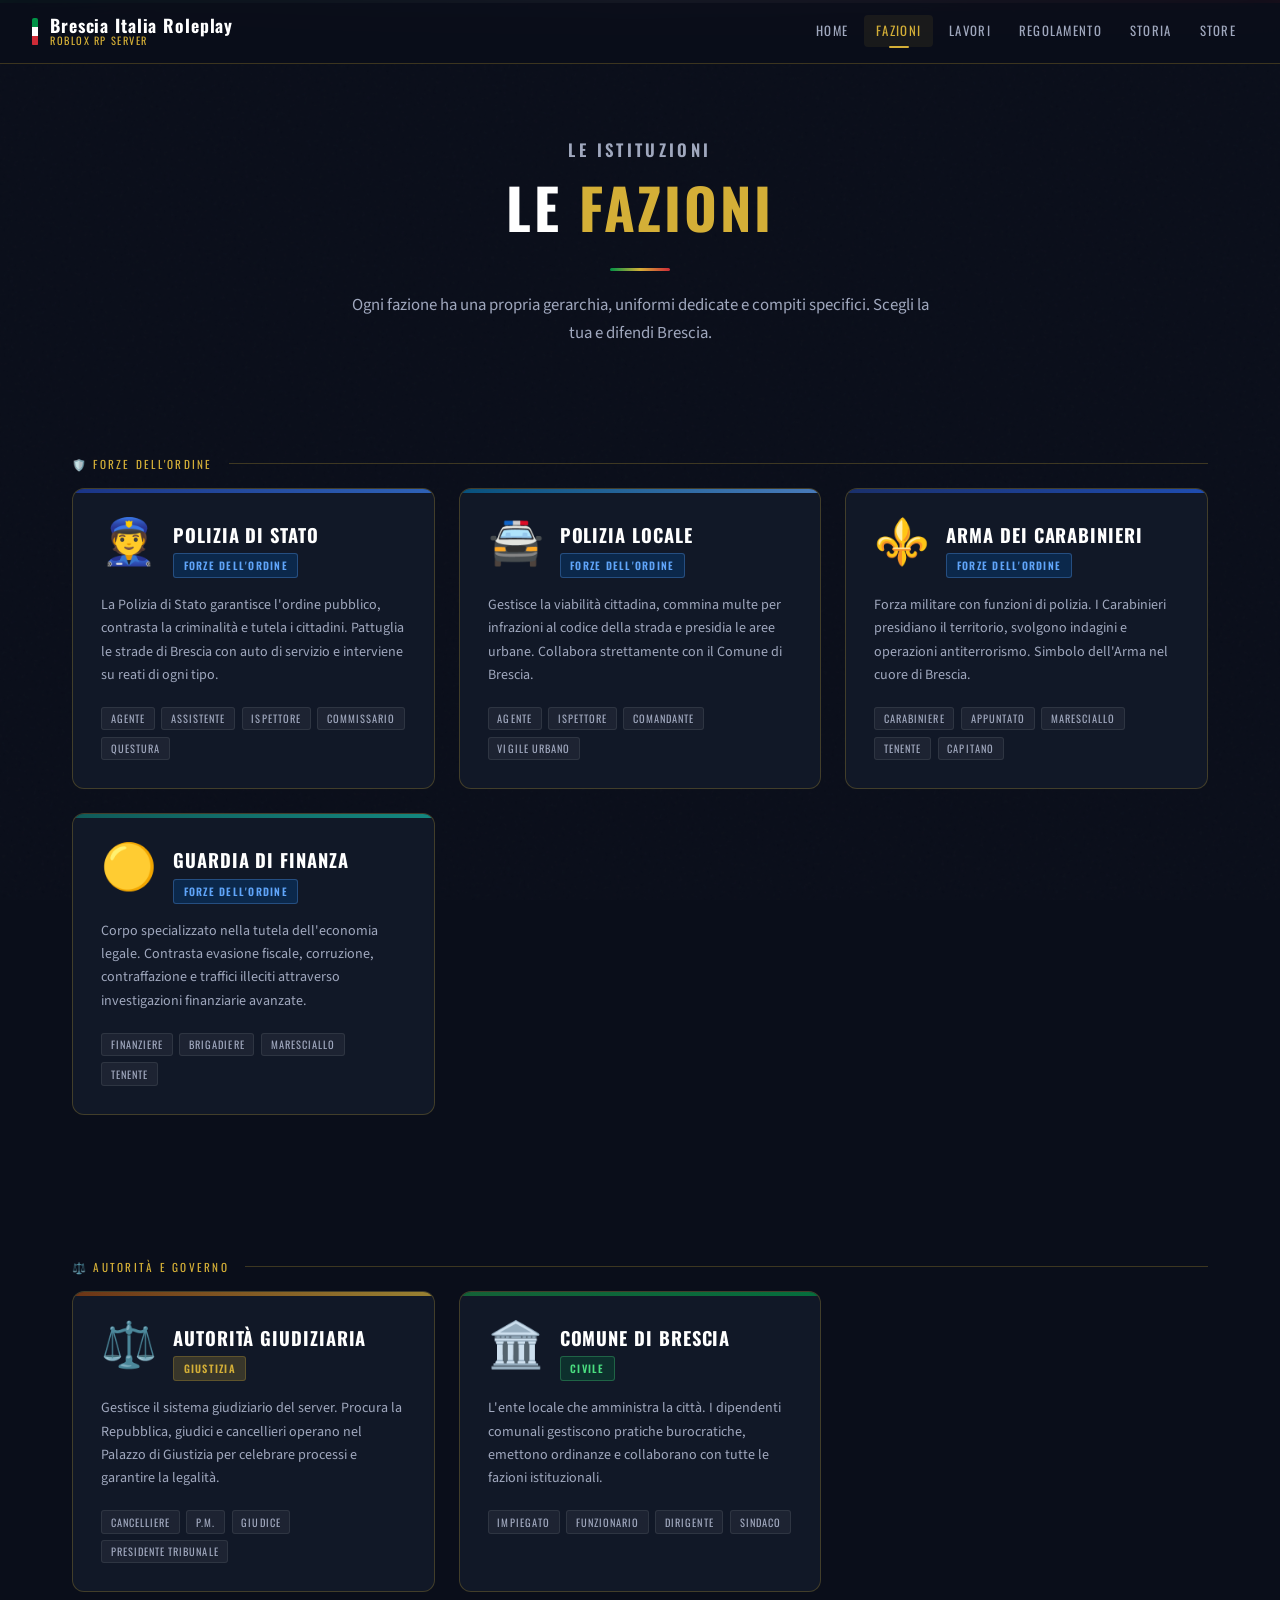
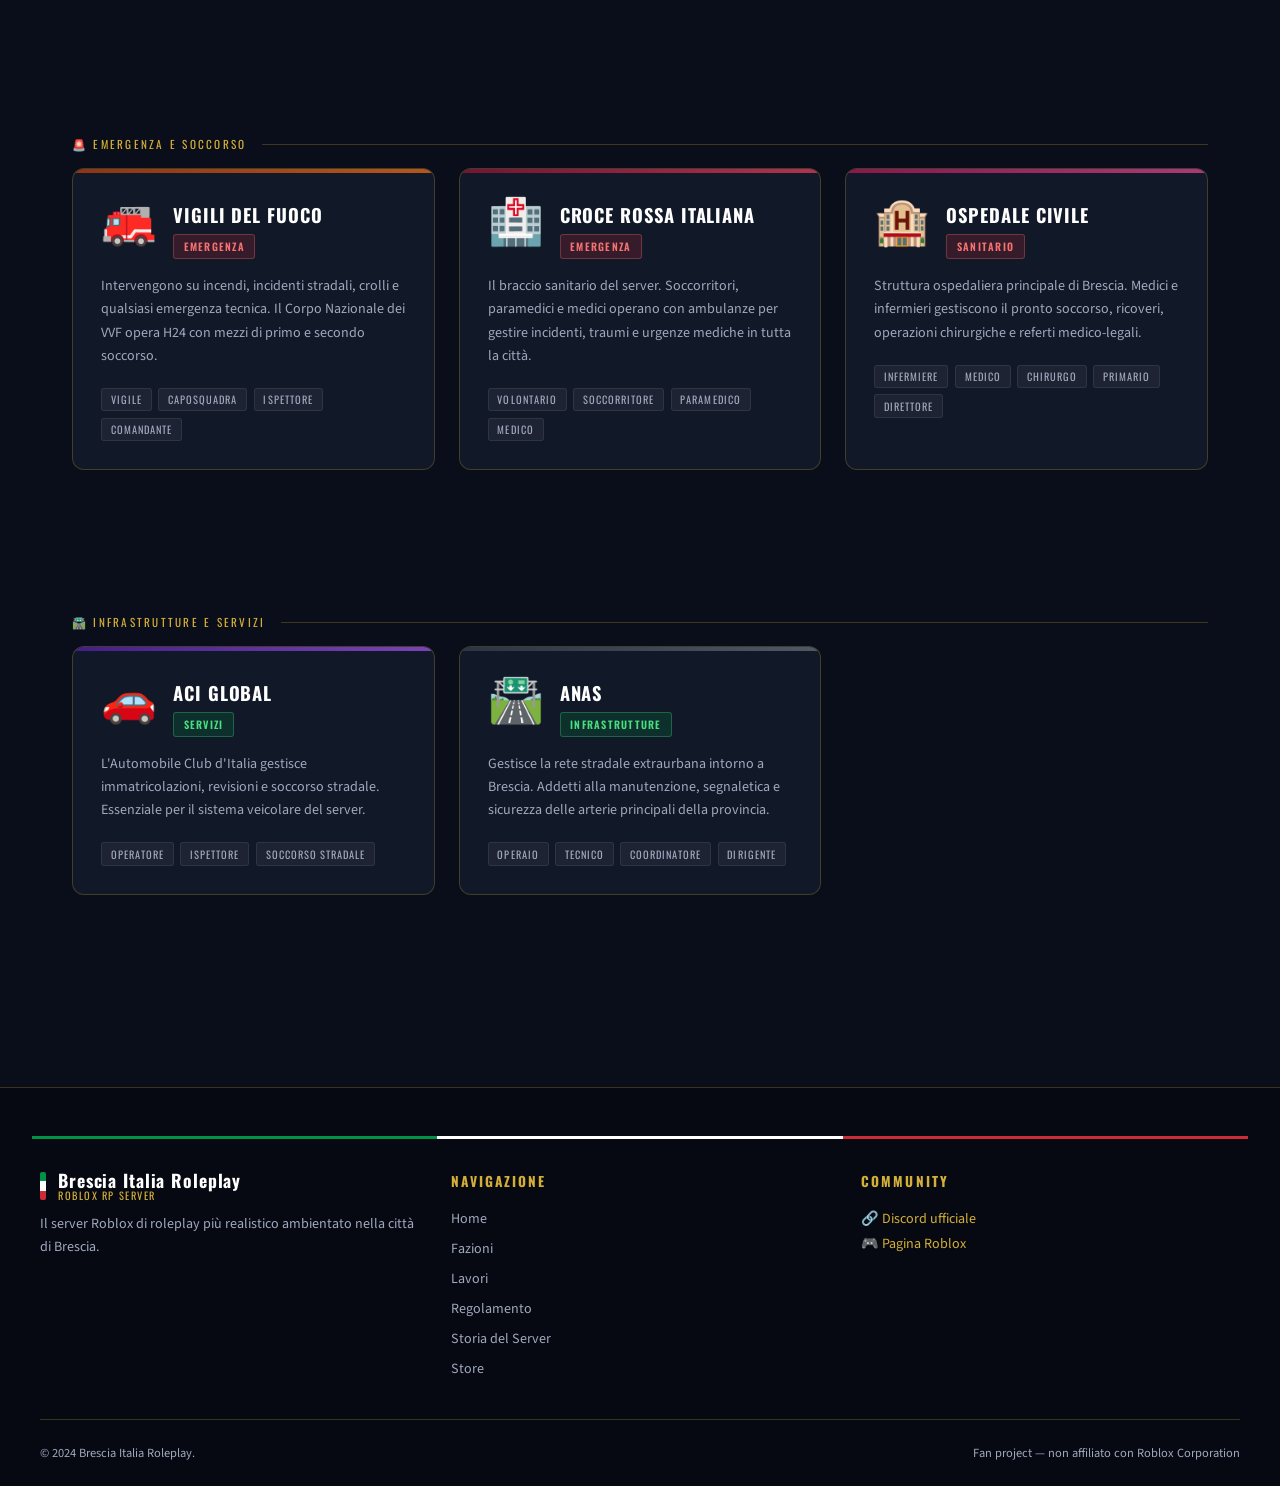
==== fazioni.html @ 17cb6a25 "prova" ====
<!DOCTYPE html>
<html lang="it">
<head>
  <meta charset="UTF-8" />
  <meta name="viewport" content="width=device-width, initial-scale=1.0" />
  <title>Fazioni — Brescia Italia Roleplay</title>
  <link rel="stylesheet" href="style.css" />
  <style>
    .fazioni-grid {
      display: grid;
      grid-template-columns: repeat(auto-fill, minmax(320px, 1fr));
      gap: 1.5rem;
      padding: 3rem 0 6rem;
    }
    .fazione-card {
      background: var(--blu-card);
      border: 1px solid var(--bordo);
      border-radius: 12px;
      overflow: hidden;
      transition: all 0.3s;
      position: relative;
    }
    .fazione-card:hover {
      transform: translateY(-5px);
      box-shadow: 0 16px 50px rgba(0,0,0,0.5);
    }
    .fazione-card:hover .fazione-stripe { opacity: 1; }
    .fazione-stripe {
      height: 4px; width: 100%;
      opacity: 0.7;
      transition: opacity 0.3s;
    }
    .fazione-body { padding: 1.75rem; }
    .fazione-header {
      display: flex; align-items: flex-start; gap: 1rem;
      margin-bottom: 1rem;
    }
    .fazione-icon {
      font-size: 2.8rem; line-height: 1;
      flex-shrink: 0;
    }
    .fazione-info h3 {
      font-family: 'Oswald', sans-serif;
      font-size: 1.15rem; font-weight: 700;
      text-transform: uppercase; letter-spacing: 0.05em;
      color: var(--bianco); margin-bottom: 0.35rem;
    }
    .fazione-info p {
      font-size: 0.82rem;
      color: var(--testo-soft);
      line-height: 1.5;
    }
    .fazione-desc {
      font-size: 0.88rem;
      color: var(--testo-soft);
      line-height: 1.65;
      margin-bottom: 1.25rem;
    }
    .fazione-ruoli {
      display: flex; flex-wrap: wrap; gap: 0.4rem;
    }
    .ruolo-tag {
      display: inline-block;
      padding: 0.2rem 0.55rem;
      font-family: 'Oswald', sans-serif;
      font-size: 0.65rem; letter-spacing: 0.1em; text-transform: uppercase;
      border-radius: 3px;
      background: rgba(255,255,255,0.05);
      color: var(--testo-soft);
      border: 1px solid rgba(255,255,255,0.08);
    }
    .categoria-label {
      font-family: 'Oswald', sans-serif;
      font-size: 0.7rem; letter-spacing: 0.2em; text-transform: uppercase;
      color: var(--oro); margin: 3rem 0 1rem;
      display: flex; align-items: center; gap: 1rem;
    }
    .categoria-label::after { content: ''; flex: 1; height: 1px; background: var(--bordo); }
  </style>
</head>
<body>

<nav>
  <a href="index.html" class="nav-logo">
    <div class="tricolore"><span></span><span></span><span></span></div>
    <div class="nav-logo-text">Brescia Italia Roleplay<span>Roblox RP Server</span></div>
  </a>
  <ul class="nav-links" id="navLinks">
    <li><a href="index.html">Home</a></li>
    <li><a href="fazioni.html">Fazioni</a></li>
    <li><a href="lavori.html">Lavori</a></li>
    <li><a href="regolamento.html">Regolamento</a></li>
    <li><a href="storia.html">Storia</a></li>
    <li><a href="store.html">Store</a></li>
  </ul>
  <button class="hamburger" id="hamburger"><span></span><span></span><span></span></button>
</nav>

<div class="page-hero">
  <p class="section-label">Le Istituzioni</p>
  <h1>Le <em>Fazioni</em></h1>
  <div class="divider"></div>
  <p>Ogni fazione ha una propria gerarchia, uniformi dedicate e compiti specifici. Scegli la tua e difendi Brescia.</p>
</div>

<div class="container">

  <!-- FORZE DELL'ORDINE -->
  <div class="categoria-label">🛡️ Forze dell'Ordine</div>
  <div class="fazioni-grid" style="padding-top:0">

    <div class="fazione-card">
      <div class="fazione-stripe" style="background:linear-gradient(90deg,#1e40af,#3b82f6)"></div>
      <div class="fazione-body">
        <div class="fazione-header">
          <div class="fazione-icon">👮</div>
          <div class="fazione-info">
            <h3>Polizia di Stato</h3>
            <span class="badge badge-forze">Forze dell'Ordine</span>
          </div>
        </div>
        <p class="fazione-desc">La Polizia di Stato garantisce l'ordine pubblico, contrasta la criminalità e tutela i cittadini. Pattuglia le strade di Brescia con auto di servizio e interviene su reati di ogni tipo.</p>
        <div class="fazione-ruoli">
          <span class="ruolo-tag">Agente</span>
          <span class="ruolo-tag">Assistente</span>
          <span class="ruolo-tag">Ispettore</span>
          <span class="ruolo-tag">Commissario</span>
          <span class="ruolo-tag">Questura</span>
        </div>
      </div>
    </div>

    <div class="fazione-card">
      <div class="fazione-stripe" style="background:linear-gradient(90deg,#0369a1,#60a5fa)"></div>
      <div class="fazione-body">
        <div class="fazione-header">
          <div class="fazione-icon">🚔</div>
          <div class="fazione-info">
            <h3>Polizia Locale</h3>
            <span class="badge badge-forze">Forze dell'Ordine</span>
          </div>
        </div>
        <p class="fazione-desc">Gestisce la viabilità cittadina, commina multe per infrazioni al codice della strada e presidia le aree urbane. Collabora strettamente con il Comune di Brescia.</p>
        <div class="fazione-ruoli">
          <span class="ruolo-tag">Agente</span>
          <span class="ruolo-tag">Ispettore</span>
          <span class="ruolo-tag">Comandante</span>
          <span class="ruolo-tag">Vigile Urbano</span>
        </div>
      </div>
    </div>

    <div class="fazione-card">
      <div class="fazione-stripe" style="background:linear-gradient(90deg,#1e3a8a,#2563eb)"></div>
      <div class="fazione-body">
        <div class="fazione-header">
          <div class="fazione-icon">⚜️</div>
          <div class="fazione-info">
            <h3>Arma dei Carabinieri</h3>
            <span class="badge badge-forze">Forze dell'Ordine</span>
          </div>
        </div>
        <p class="fazione-desc">Forza militare con funzioni di polizia. I Carabinieri presidiano il territorio, svolgono indagini e operazioni antiterrorismo. Simbolo dell'Arma nel cuore di Brescia.</p>
        <div class="fazione-ruoli">
          <span class="ruolo-tag">Carabiniere</span>
          <span class="ruolo-tag">Appuntato</span>
          <span class="ruolo-tag">Maresciallo</span>
          <span class="ruolo-tag">Tenente</span>
          <span class="ruolo-tag">Capitano</span>
        </div>
      </div>
    </div>

    <div class="fazione-card">
      <div class="fazione-stripe" style="background:linear-gradient(90deg,#0f766e,#14b8a6)"></div>
      <div class="fazione-body">
        <div class="fazione-header">
          <div class="fazione-icon">🟡</div>
          <div class="fazione-info">
            <h3>Guardia di Finanza</h3>
            <span class="badge badge-forze">Forze dell'Ordine</span>
          </div>
        </div>
        <p class="fazione-desc">Corpo specializzato nella tutela dell'economia legale. Contrasta evasione fiscale, corruzione, contraffazione e traffici illeciti attraverso investigazioni finanziarie avanzate.</p>
        <div class="fazione-ruoli">
          <span class="ruolo-tag">Finanziere</span>
          <span class="ruolo-tag">Brigadiere</span>
          <span class="ruolo-tag">Maresciallo</span>
          <span class="ruolo-tag">Tenente</span>
        </div>
      </div>
    </div>

  </div>

  <!-- AUTORITÀ -->
  <div class="categoria-label">⚖️ Autorità e Governo</div>
  <div class="fazioni-grid" style="padding-top:0">

    <div class="fazione-card">
      <div class="fazione-stripe" style="background:linear-gradient(90deg,#92400e,var(--oro))"></div>
      <div class="fazione-body">
        <div class="fazione-header">
          <div class="fazione-icon">⚖️</div>
          <div class="fazione-info">
            <h3>Autorità Giudiziaria</h3>
            <span class="badge badge-giudiziaria">Giustizia</span>
          </div>
        </div>
        <p class="fazione-desc">Gestisce il sistema giudiziario del server. Procura la Repubblica, giudici e cancellieri operano nel Palazzo di Giustizia per celebrare processi e garantire la legalità.</p>
        <div class="fazione-ruoli">
          <span class="ruolo-tag">Cancelliere</span>
          <span class="ruolo-tag">P.M.</span>
          <span class="ruolo-tag">Giudice</span>
          <span class="ruolo-tag">Presidente Tribunale</span>
        </div>
      </div>
    </div>

    <div class="fazione-card">
      <div class="fazione-stripe" style="background:linear-gradient(90deg,#15803d,var(--verde))"></div>
      <div class="fazione-body">
        <div class="fazione-header">
          <div class="fazione-icon">🏛️</div>
          <div class="fazione-info">
            <h3>Comune di Brescia</h3>
            <span class="badge badge-civil">Civile</span>
          </div>
        </div>
        <p class="fazione-desc">L'ente locale che amministra la città. I dipendenti comunali gestiscono pratiche burocratiche, emettono ordinanze e collaborano con tutte le fazioni istituzionali.</p>
        <div class="fazione-ruoli">
          <span class="ruolo-tag">Impiegato</span>
          <span class="ruolo-tag">Funzionario</span>
          <span class="ruolo-tag">Dirigente</span>
          <span class="ruolo-tag">Sindaco</span>
        </div>
      </div>
    </div>

  </div>

  <!-- EMERGENZE -->
  <div class="categoria-label">🚨 Emergenza e Soccorso</div>
  <div class="fazioni-grid" style="padding-top:0">

    <div class="fazione-card">
      <div class="fazione-stripe" style="background:linear-gradient(90deg,#c2410c,#f97316)"></div>
      <div class="fazione-body">
        <div class="fazione-header">
          <div class="fazione-icon">🚒</div>
          <div class="fazione-info">
            <h3>Vigili del Fuoco</h3>
            <span class="badge badge-emergency">Emergenza</span>
          </div>
        </div>
        <p class="fazione-desc">Intervengono su incendi, incidenti stradali, crolli e qualsiasi emergenza tecnica. Il Corpo Nazionale dei VVF opera H24 con mezzi di primo e secondo soccorso.</p>
        <div class="fazione-ruoli">
          <span class="ruolo-tag">Vigile</span>
          <span class="ruolo-tag">Caposquadra</span>
          <span class="ruolo-tag">Ispettore</span>
          <span class="ruolo-tag">Comandante</span>
        </div>
      </div>
    </div>

    <div class="fazione-card">
      <div class="fazione-stripe" style="background:linear-gradient(90deg,#9f1239,#f43f5e)"></div>
      <div class="fazione-body">
        <div class="fazione-header">
          <div class="fazione-icon">🏥</div>
          <div class="fazione-info">
            <h3>Croce Rossa Italiana</h3>
            <span class="badge badge-emergency">Emergenza</span>
          </div>
        </div>
        <p class="fazione-desc">Il braccio sanitario del server. Soccorritori, paramedici e medici operano con ambulanze per gestire incidenti, traumi e urgenze mediche in tutta la città.</p>
        <div class="fazione-ruoli">
          <span class="ruolo-tag">Volontario</span>
          <span class="ruolo-tag">Soccorritore</span>
          <span class="ruolo-tag">Paramedico</span>
          <span class="ruolo-tag">Medico</span>
        </div>
      </div>
    </div>

    <div class="fazione-card">
      <div class="fazione-stripe" style="background:linear-gradient(90deg,#be185d,#ec4899)"></div>
      <div class="fazione-body">
        <div class="fazione-header">
          <div class="fazione-icon">🏨</div>
          <div class="fazione-info">
            <h3>Ospedale Civile</h3>
            <span class="badge badge-emergency">Sanitario</span>
          </div>
        </div>
        <p class="fazione-desc">Struttura ospedaliera principale di Brescia. Medici e infermieri gestiscono il pronto soccorso, ricoveri, operazioni chirurgiche e referti medico-legali.</p>
        <div class="fazione-ruoli">
          <span class="ruolo-tag">Infermiere</span>
          <span class="ruolo-tag">Medico</span>
          <span class="ruolo-tag">Chirurgo</span>
          <span class="ruolo-tag">Primario</span>
          <span class="ruolo-tag">Direttore</span>
        </div>
      </div>
    </div>

  </div>

  <!-- INFRASTRUTTURE -->
  <div class="categoria-label">🛣️ Infrastrutture e Servizi</div>
  <div class="fazioni-grid" style="padding-top:0; padding-bottom:6rem">

    <div class="fazione-card">
      <div class="fazione-stripe" style="background:linear-gradient(90deg,#5b21b6,#a855f7)"></div>
      <div class="fazione-body">
        <div class="fazione-header">
          <div class="fazione-icon">🚗</div>
          <div class="fazione-info">
            <h3>ACI Global</h3>
            <span class="badge badge-civil">Servizi</span>
          </div>
        </div>
        <p class="fazione-desc">L'Automobile Club d'Italia gestisce immatricolazioni, revisioni e soccorso stradale. Essenziale per il sistema veicolare del server.</p>
        <div class="fazione-ruoli">
          <span class="ruolo-tag">Operatore</span>
          <span class="ruolo-tag">Ispettore</span>
          <span class="ruolo-tag">Soccorso Stradale</span>
        </div>
      </div>
    </div>

    <div class="fazione-card">
      <div class="fazione-stripe" style="background:linear-gradient(90deg,#374151,#6b7280)"></div>
      <div class="fazione-body">
        <div class="fazione-header">
          <div class="fazione-icon">🛣️</div>
          <div class="fazione-info">
            <h3>ANAS</h3>
            <span class="badge badge-civil">Infrastrutture</span>
          </div>
        </div>
        <p class="fazione-desc">Gestisce la rete stradale extraurbana intorno a Brescia. Addetti alla manutenzione, segnaletica e sicurezza delle arterie principali della provincia.</p>
        <div class="fazione-ruoli">
          <span class="ruolo-tag">Operaio</span>
          <span class="ruolo-tag">Tecnico</span>
          <span class="ruolo-tag">Coordinatore</span>
          <span class="ruolo-tag">Dirigente</span>
        </div>
      </div>
    </div>

  </div>

</div>

<!-- FOOTER -->
<footer>
  <div class="tricolore-bar"></div>
  <div class="footer-inner">
    <div class="footer-brand">
      <div class="nav-logo" style="margin-bottom:0.75rem">
        <div class="tricolore"><span></span><span></span><span></span></div>
        <div class="nav-logo-text">Brescia Italia Roleplay<span>Roblox RP Server</span></div>
      </div>
      <p>Il server Roblox di roleplay più realistico ambientato nella città di Brescia.</p>
    </div>
    <div class="footer-links">
      <h4>Navigazione</h4>
      <ul>
        <li><a href="index.html">Home</a></li>
        <li><a href="fazioni.html">Fazioni</a></li>
        <li><a href="lavori.html">Lavori</a></li>
        <li><a href="regolamento.html">Regolamento</a></li>
        <li><a href="storia.html">Storia del Server</a></li>
        <li><a href="store.html">Store</a></li>
      </ul>
    </div>
    <div class="footer-contact">
      <h4>Community</h4>
      <p>🔗 <a href="https://discord.gg/INVITE_CODE" target="_blank">Discord ufficiale</a><br>
      🎮 <a href="https://www.roblox.com/games/GAME_ID" target="_blank">Pagina Roblox</a></p>
    </div>
  </div>
  <div class="footer-bottom">
    <span>© 2024 Brescia Italia Roleplay.</span>
    <span>Fan project — non affiliato con Roblox Corporation</span>
  </div>
</footer>

<script src="main.js"></script>
</body>
</html>
---- style.css ----
@import url('https://fonts.googleapis.com/css2?family=Oswald:wght@300;400;600;700&family=Source+Sans+3:ital,wght@0,300;0,400;0,600;1,300&display=swap');

:root {
  --verde: #009246;
  --bianco: #ffffff;
  --rosso: #CE2B37;
  --oro: #D4AF37;
  --blu-scuro: #0A0E1A;
  --blu-medio: #0F1628;
  --blu-card: #111827;
  --testo: #e8eaf0;
  --testo-soft: #a0a8be;
  --bordo: rgba(212,175,55,0.25);
  --glow-verde: rgba(0,146,70,0.4);
  --glow-rosso: rgba(206,43,55,0.4);
}

*, *::before, *::after { margin: 0; padding: 0; box-sizing: border-box; }

html { scroll-behavior: smooth; }

body {
  font-family: 'Source Sans 3', sans-serif;
  background-color: var(--blu-scuro);
  color: var(--testo);
  min-height: 100vh;
  overflow-x: hidden;
}

/* ─── NOISE OVERLAY ─────────────────────────── */
body::before {
  content: '';
  position: fixed; inset: 0;
  background-image: url("data:image/svg+xml,%3Csvg viewBox='0 0 256 256' xmlns='http://www.w3.org/2000/svg'%3E%3Cfilter id='n'%3E%3CfeTurbulence type='fractalNoise' baseFrequency='0.9' numOctaves='4' stitchTiles='stitch'/%3E%3C/filter%3E%3Crect width='100%25' height='100%25' filter='url(%23n)' opacity='0.04'/%3E%3C/svg%3E");
  pointer-events: none; z-index: 0; opacity: 0.5;
}

/* ─── NAVBAR ─────────────────────────────────── */
nav {
  position: fixed; top: 0; left: 0; right: 0; z-index: 100;
  background: rgba(10,14,26,0.92);
  backdrop-filter: blur(16px);
  border-bottom: 1px solid var(--bordo);
  padding: 0 2rem;
  height: 64px;
  display: flex; align-items: center; justify-content: space-between;
}

.nav-logo {
  display: flex; align-items: center; gap: 0.75rem;
  text-decoration: none;
}

.nav-logo .tricolore {
  display: flex; height: 28px; width: 6px; border-radius: 2px; overflow: hidden; flex-direction: column;
}
.nav-logo .tricolore span { flex: 1; }
.nav-logo .tricolore span:nth-child(1) { background: var(--verde); }
.nav-logo .tricolore span:nth-child(2) { background: var(--bianco); }
.nav-logo .tricolore span:nth-child(3) { background: var(--rosso); }

.nav-logo-text {
  font-family: 'Oswald', sans-serif;
  font-weight: 700; font-size: 1.1rem; letter-spacing: 0.05em;
  color: var(--bianco);
  line-height: 1.1;
}
.nav-logo-text span { color: var(--oro); display: block; font-size: 0.65rem; font-weight: 400; letter-spacing: 0.15em; text-transform: uppercase; }

.nav-links {
  display: flex; gap: 0.25rem; list-style: none;
}
.nav-links a {
  font-family: 'Oswald', sans-serif; font-size: 0.8rem; font-weight: 400;
  letter-spacing: 0.1em; text-transform: uppercase;
  color: var(--testo-soft); text-decoration: none;
  padding: 0.4rem 0.75rem; border-radius: 4px;
  transition: color 0.2s, background 0.2s;
  position: relative;
}
.nav-links a:hover, .nav-links a.active {
  color: var(--oro);
  background: rgba(212,175,55,0.08);
}
.nav-links a.active::after {
  content: '';
  position: absolute; bottom: -1px; left: 50%; transform: translateX(-50%);
  width: 20px; height: 2px; background: var(--oro); border-radius: 1px;
}

.hamburger { display: none; flex-direction: column; gap: 5px; cursor: pointer; padding: 4px; }
.hamburger span { display: block; width: 24px; height: 2px; background: var(--testo); border-radius: 2px; transition: all 0.3s; }

/* ─── HERO GENERICO ──────────────────────────── */
.page-hero {
  padding: 120px 2rem 60px;
  text-align: center;
  position: relative;
}
.page-hero::before {
  content: '';
  position: absolute; top: 0; left: 0; right: 0; height: 3px;
  background: linear-gradient(90deg, var(--verde), var(--bianco), var(--rosso));
}
.page-hero h1 {
  font-family: 'Oswald', sans-serif; font-size: clamp(2.2rem, 5vw, 3.5rem);
  font-weight: 700; letter-spacing: 0.05em; text-transform: uppercase;
  color: var(--bianco);
}
.page-hero h1 em { font-style: normal; color: var(--oro); }
.page-hero p {
  max-width: 600px; margin: 1rem auto 0;
  color: var(--testo-soft); font-size: 1.05rem; line-height: 1.7;
}
.divider {
  width: 60px; height: 3px; margin: 1.25rem auto;
  background: linear-gradient(90deg, var(--verde), var(--oro), var(--rosso));
  border-radius: 2px;
}

/* ─── CONTAINER ──────────────────────────────── */
.container {
  max-width: 1200px; margin: 0 auto; padding: 0 2rem;
}

/* ─── BUTTONS ────────────────────────────────── */
.btn {
  display: inline-flex; align-items: center; gap: 0.5rem;
  font-family: 'Oswald', sans-serif; font-size: 0.9rem;
  font-weight: 600; letter-spacing: 0.1em; text-transform: uppercase;
  text-decoration: none; padding: 0.75rem 1.75rem;
  border-radius: 6px; border: none; cursor: pointer;
  transition: all 0.25s; position: relative; overflow: hidden;
}
.btn::before {
  content: ''; position: absolute; inset: 0;
  background: rgba(255,255,255,0.1); opacity: 0; transition: opacity 0.2s;
}
.btn:hover::before { opacity: 1; }
.btn-oro {
  background: linear-gradient(135deg, var(--oro), #b8960f);
  color: var(--blu-scuro);
  box-shadow: 0 4px 20px rgba(212,175,55,0.3);
}
.btn-oro:hover { transform: translateY(-2px); box-shadow: 0 8px 30px rgba(212,175,55,0.45); }
.btn-verde {
  background: var(--verde);
  color: var(--bianco);
  box-shadow: 0 4px 20px var(--glow-verde);
}
.btn-verde:hover { transform: translateY(-2px); box-shadow: 0 8px 30px var(--glow-verde); }
.btn-rosso {
  background: var(--rosso);
  color: var(--bianco);
  box-shadow: 0 4px 20px var(--glow-rosso);
}
.btn-rosso:hover { transform: translateY(-2px); box-shadow: 0 8px 30px var(--glow-rosso); }
.btn-outline {
  background: transparent;
  color: var(--oro); border: 1px solid var(--bordo);
}
.btn-outline:hover { background: rgba(212,175,55,0.08); border-color: var(--oro); }

/* ─── CARDS ──────────────────────────────────── */
.card {
  background: var(--blu-card);
  border: 1px solid var(--bordo);
  border-radius: 10px; padding: 1.75rem;
  transition: transform 0.25s, box-shadow 0.25s, border-color 0.25s;
}
.card:hover {
  transform: translateY(-4px);
  box-shadow: 0 12px 40px rgba(0,0,0,0.4);
  border-color: rgba(212,175,55,0.5);
}
.card-icon {
  font-size: 2.5rem; margin-bottom: 0.75rem; display: block;
}
.card h3 {
  font-family: 'Oswald', sans-serif; font-size: 1.1rem;
  font-weight: 600; letter-spacing: 0.05em; text-transform: uppercase;
  color: var(--bianco); margin-bottom: 0.5rem;
}
.card p { font-size: 0.9rem; color: var(--testo-soft); line-height: 1.6; }

/* ─── SECTION LABEL ──────────────────────────── */
.section-label {
  font-family: 'Oswald', sans-serif; font-size: 0.72rem;
  font-weight: 600; letter-spacing: 0.2em; text-transform: uppercase;
  color: var(--oro); margin-bottom: 0.5rem;
}
.section-title {
  font-family: 'Oswald', sans-serif; font-size: clamp(1.6rem, 3vw, 2.4rem);
  font-weight: 700; letter-spacing: 0.03em; text-transform: uppercase;
  color: var(--bianco); line-height: 1.15; margin-bottom: 0.5rem;
}

/* ─── FOOTER ─────────────────────────────────── */
footer {
  background: rgba(6,9,18,0.95);
  border-top: 1px solid var(--bordo);
  padding: 3rem 2rem 1.5rem;
  margin-top: 6rem;
}
.footer-inner {
  max-width: 1200px; margin: 0 auto;
  display: grid; grid-template-columns: 1fr 1fr 1fr; gap: 2rem;
}
.footer-brand p { color: var(--testo-soft); font-size: 0.88rem; line-height: 1.6; margin-top: 0.75rem; }
.footer-links h4, .footer-contact h4 {
  font-family: 'Oswald', sans-serif; font-size: 0.85rem;
  letter-spacing: 0.15em; text-transform: uppercase; color: var(--oro);
  margin-bottom: 1rem;
}
.footer-links ul { list-style: none; }
.footer-links ul li { margin-bottom: 0.5rem; }
.footer-links ul li a {
  color: var(--testo-soft); text-decoration: none; font-size: 0.88rem;
  transition: color 0.2s;
}
.footer-links ul li a:hover { color: var(--bianco); }
.footer-contact p { color: var(--testo-soft); font-size: 0.88rem; line-height: 1.8; }
.footer-contact a { color: var(--oro); text-decoration: none; }
.footer-bottom {
  max-width: 1200px; margin: 2rem auto 0;
  padding-top: 1.5rem; border-top: 1px solid var(--bordo);
  display: flex; justify-content: space-between; align-items: center;
  font-size: 0.78rem; color: var(--testo-soft);
}
.tricolore-bar {
  width: 100%; height: 3px;
  background: linear-gradient(90deg, var(--verde) 33.33%, var(--bianco) 33.33%, var(--bianco) 66.66%, var(--rosso) 66.66%);
  margin-bottom: 2rem;
}

/* ─── BADGE FAZIONE ──────────────────────────── */
.badge {
  display: inline-block; padding: 0.25rem 0.6rem;
  font-family: 'Oswald', sans-serif; font-size: 0.65rem;
  letter-spacing: 0.12em; text-transform: uppercase;
  border-radius: 3px; font-weight: 600;
}
.badge-forze { background: rgba(0,80,160,0.3); color: #60a5fa; border: 1px solid rgba(96,165,250,0.3); }
.badge-emergency { background: rgba(206,43,55,0.2); color: #f87171; border: 1px solid rgba(248,113,113,0.3); }
.badge-civil { background: rgba(0,146,70,0.2); color: #4ade80; border: 1px solid rgba(74,222,128,0.3); }
.badge-giudiziaria { background: rgba(212,175,55,0.2); color: var(--oro); border: 1px solid var(--bordo); }

/* ─── RESPONSIVE ─────────────────────────────── */
@media (max-width: 768px) {
  .nav-links { display: none; flex-direction: column; position: absolute; top: 64px; left: 0; right: 0; background: rgba(10,14,26,0.98); padding: 1rem; gap: 0; border-bottom: 1px solid var(--bordo); }
  .nav-links.open { display: flex; }
  .nav-links a { padding: 0.75rem 1rem; }
  .hamburger { display: flex; }
  .footer-inner { grid-template-columns: 1fr; }
  .footer-bottom { flex-direction: column; gap: 0.5rem; text-align: center; }
}

/* ─── ANIMATIONS ─────────────────────────────── */
@keyframes fadeUp {
  from { opacity: 0; transform: translateY(20px); }
  to { opacity: 1; transform: translateY(0); }
}
@keyframes pulse-glow {
  0%, 100% { box-shadow: 0 0 20px rgba(212,175,55,0.2); }
  50% { box-shadow: 0 0 40px rgba(212,175,55,0.5); }
}
.fade-up { animation: fadeUp 0.6s ease both; }
.fade-up-1 { animation-delay: 0.1s; }
.fade-up-2 { animation-delay: 0.2s; }
.fade-up-3 { animation-delay: 0.3s; }
.fade-up-4 { animation-delay: 0.4s; }
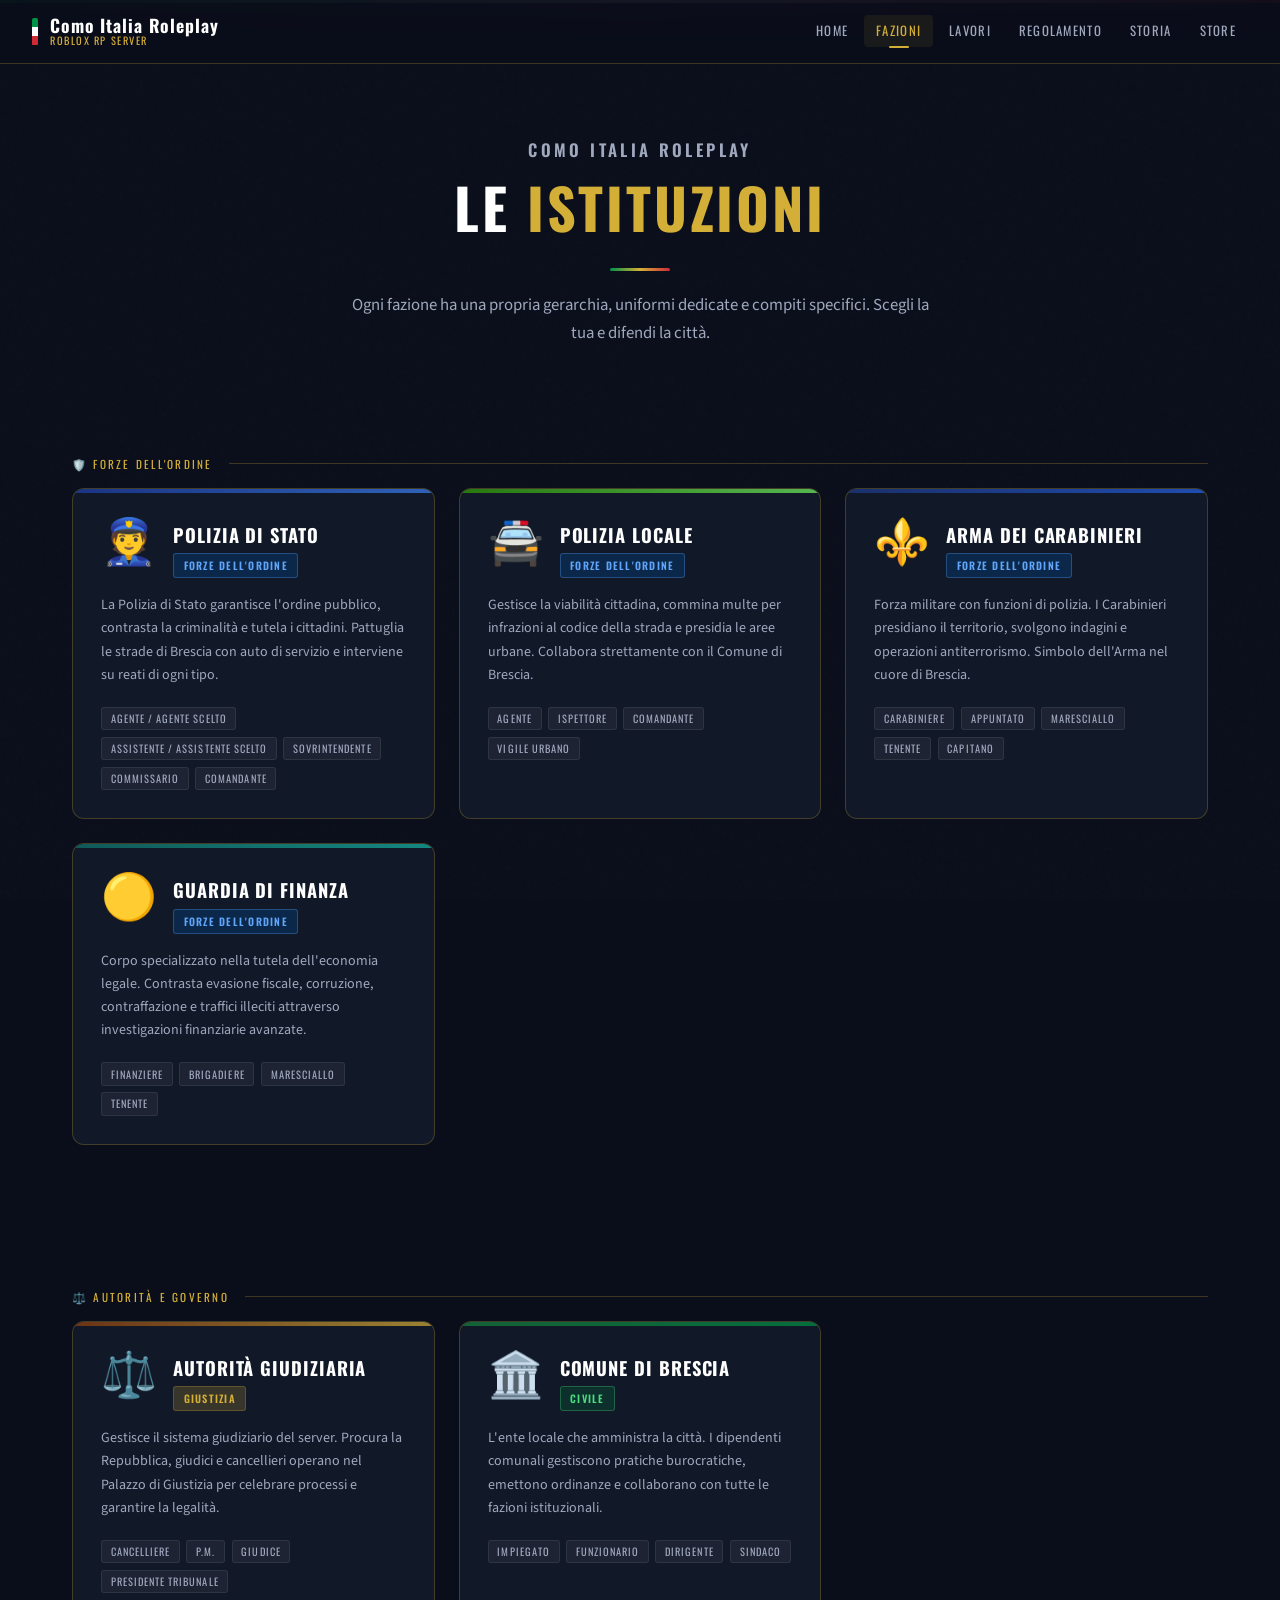
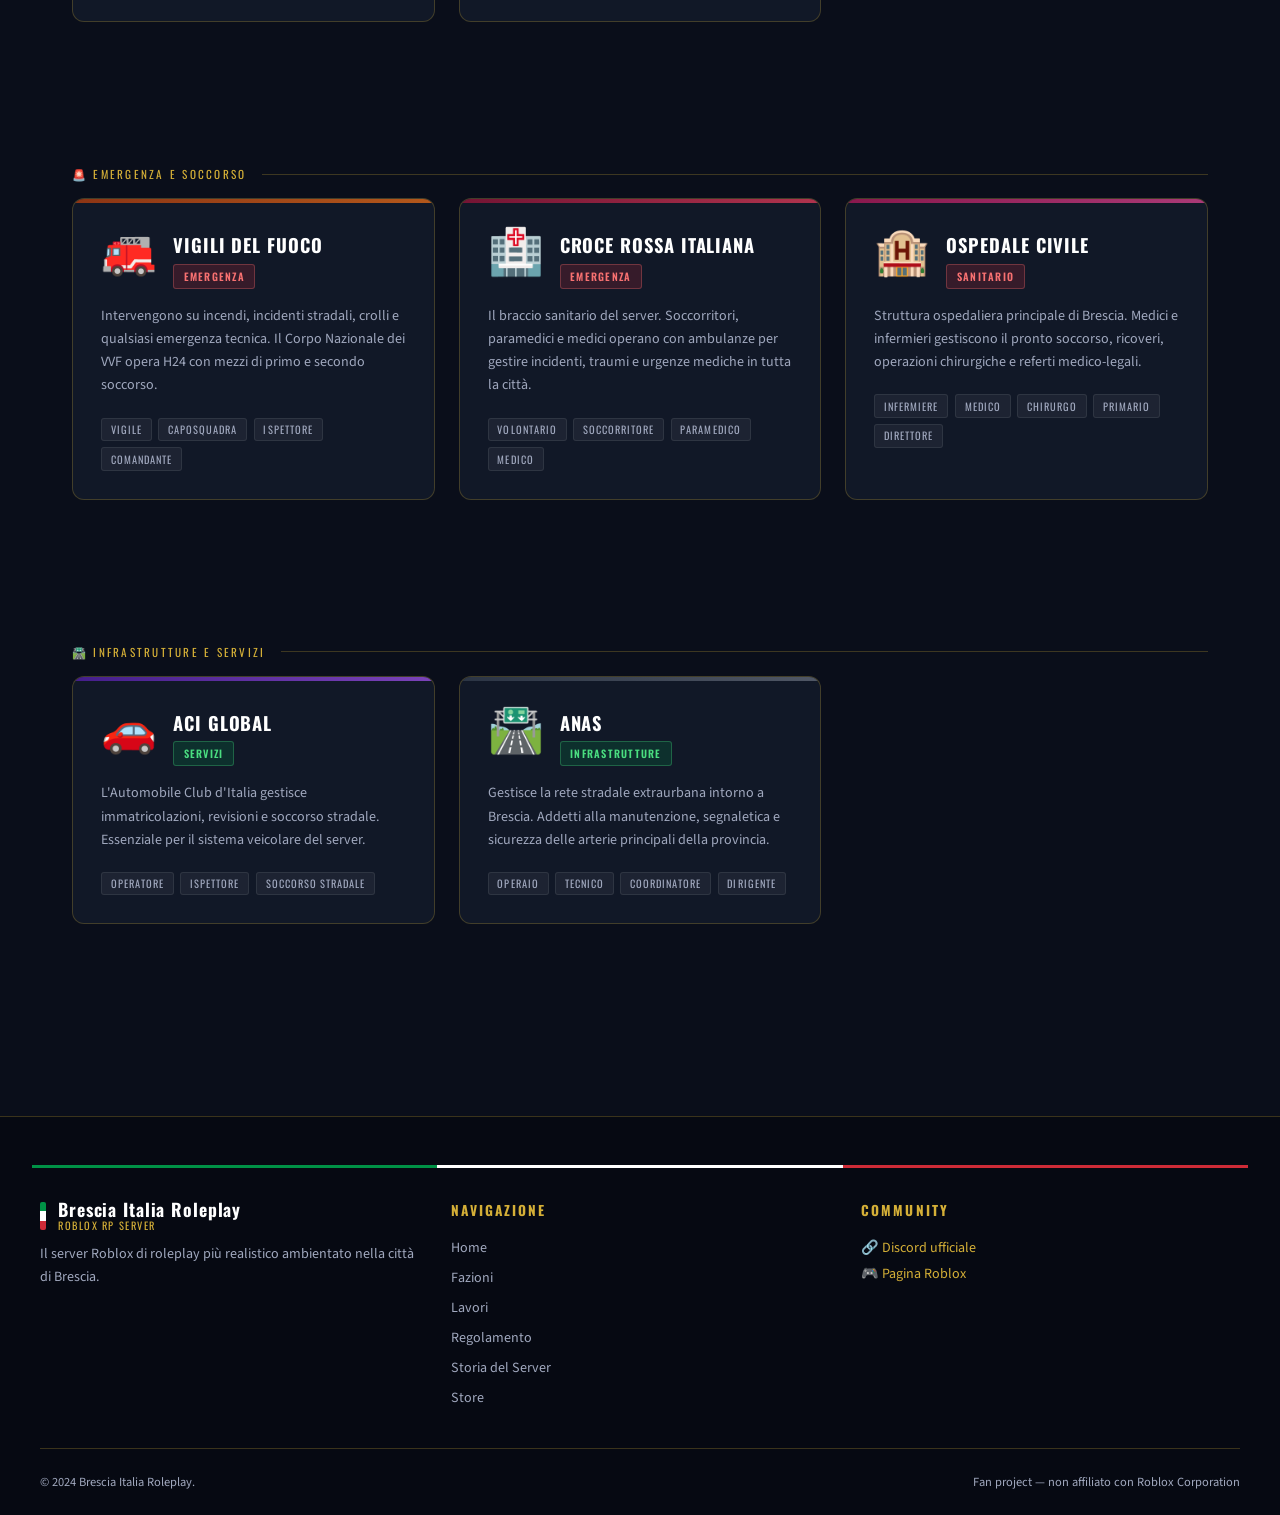
==== commit cd86a9e7: "Parte uno fazioni" ====
--- a/fazioni.html
+++ b/fazioni.html
@@ -3,7 +3,7 @@
 <head>
   <meta charset="UTF-8" />
   <meta name="viewport" content="width=device-width, initial-scale=1.0" />
-  <title>Fazioni — Brescia Italia Roleplay</title>
+  <title>Fazioni — Como Italia Roleplay</title>
   <link rel="stylesheet" href="style.css" />
   <style>
     .fazioni-grid {
@@ -83,7 +83,7 @@
 <nav>
   <a href="index.html" class="nav-logo">
     <div class="tricolore"><span></span><span></span><span></span></div>
-    <div class="nav-logo-text">Brescia Italia Roleplay<span>Roblox RP Server</span></div>
+    <div class="nav-logo-text">Como Italia Roleplay<span>Roblox RP Server</span></div>
   </a>
   <ul class="nav-links" id="navLinks">
     <li><a href="index.html">Home</a></li>
@@ -97,10 +97,10 @@
 </nav>
 
 <div class="page-hero">
-  <p class="section-label">Le Istituzioni</p>
-  <h1>Le <em>Fazioni</em></h1>
+  <p class="section-label">Como Italia Roleplay</p>
+  <h1>Le <em>Istituzioni</em></h1>
   <div class="divider"></div>
-  <p>Ogni fazione ha una propria gerarchia, uniformi dedicate e compiti specifici. Scegli la tua e difendi Brescia.</p>
+  <p>Ogni fazione ha una propria gerarchia, uniformi dedicate e compiti specifici. Scegli la tua e difendi la città.</p>
 </div>
 
 <div class="container">
@@ -121,17 +121,17 @@
         </div>
         <p class="fazione-desc">La Polizia di Stato garantisce l'ordine pubblico, contrasta la criminalità e tutela i cittadini. Pattuglia le strade di Brescia con auto di servizio e interviene su reati di ogni tipo.</p>
         <div class="fazione-ruoli">
-          <span class="ruolo-tag">Agente</span>
-          <span class="ruolo-tag">Assistente</span>
-          <span class="ruolo-tag">Ispettore</span>
+          <span class="ruolo-tag">Agente / Agente scelto</span>
+          <span class="ruolo-tag">Assistente / Assistente scelto</span>
+          <span class="ruolo-tag">Sovrintendente</span>
           <span class="ruolo-tag">Commissario</span>
-          <span class="ruolo-tag">Questura</span>
-        </div>
-      </div>
-    </div>
-
-    <div class="fazione-card">
-      <div class="fazione-stripe" style="background:linear-gradient(90deg,#0369a1,#60a5fa)"></div>
+          <span class="ruolo-tag">Comandante</span>
+        </div>
+      </div>
+    </div>
+
+    <div class="fazione-card">
+      <div class="fazione-stripe" style="background:linear-gradient(90deg,#30a103,#74fa60)"></div>
       <div class="fazione-body">
         <div class="fazione-header">
           <div class="fazione-icon">🚔</div>
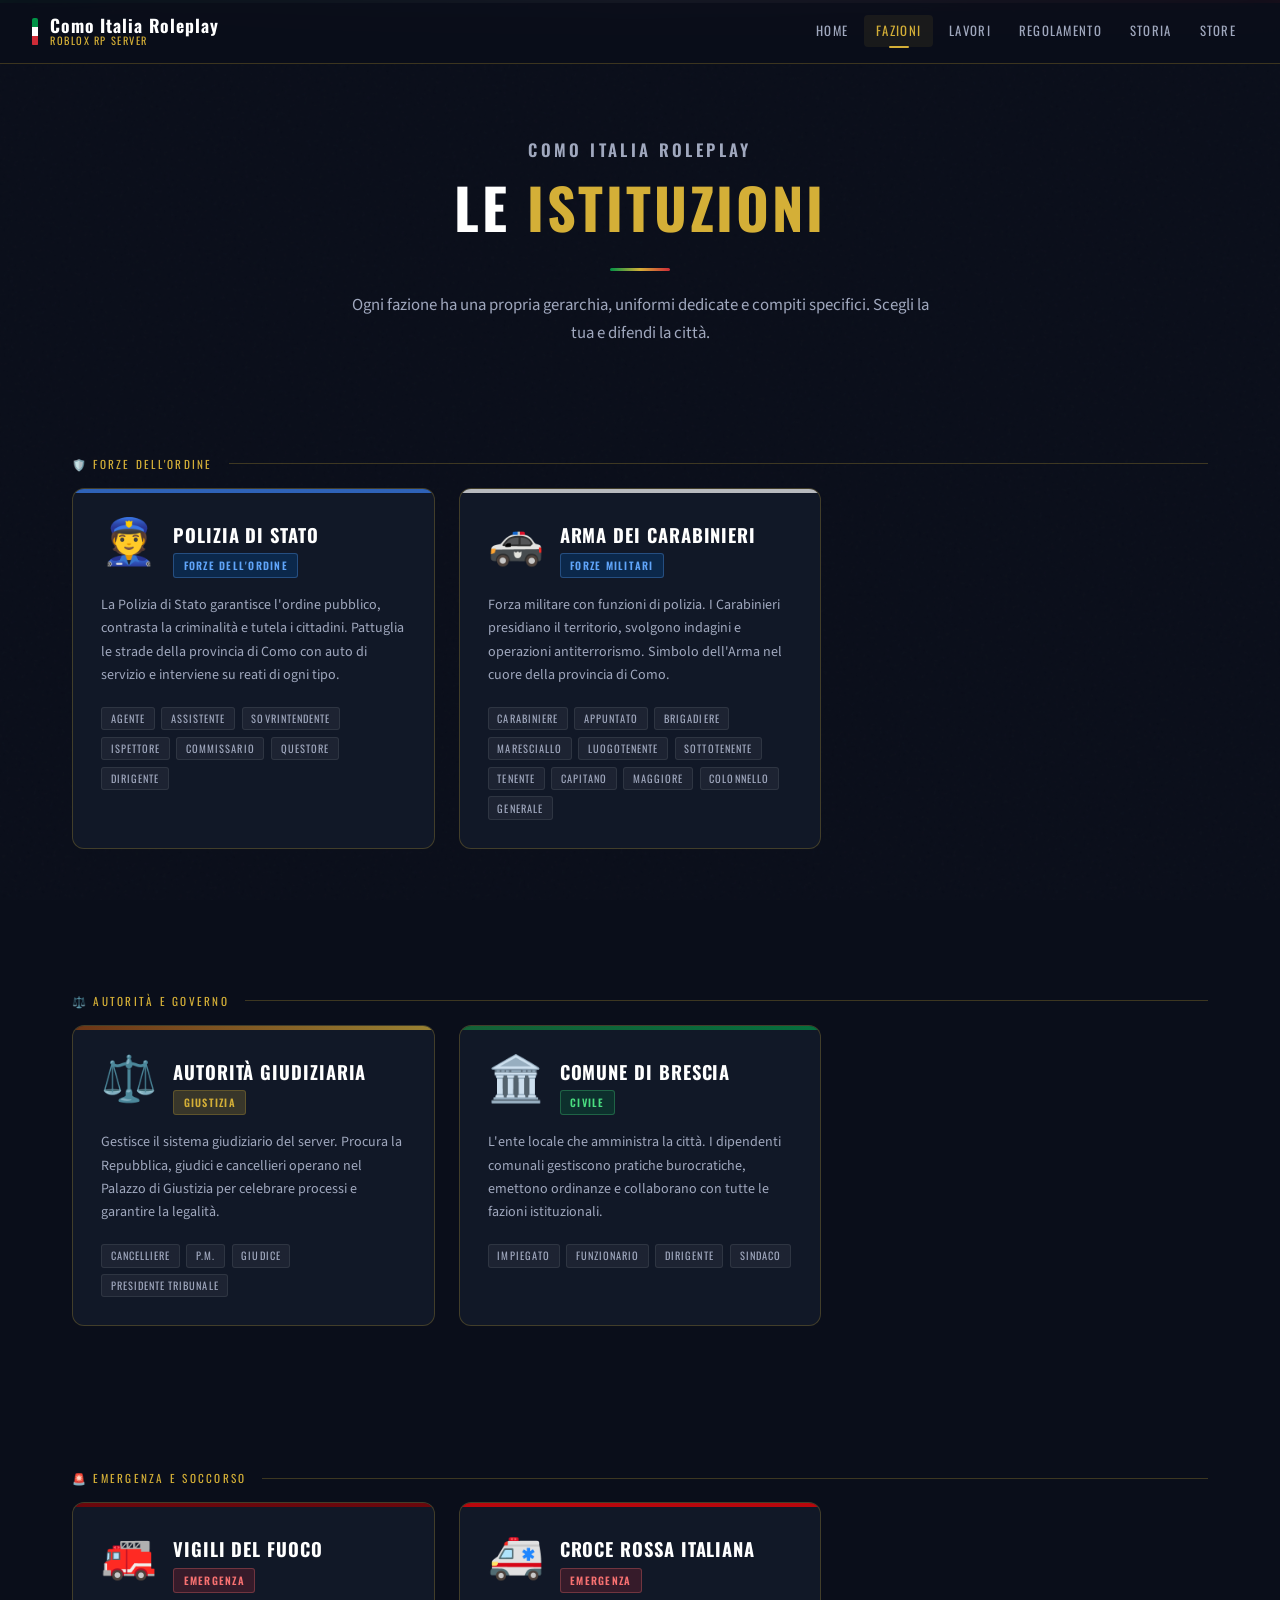
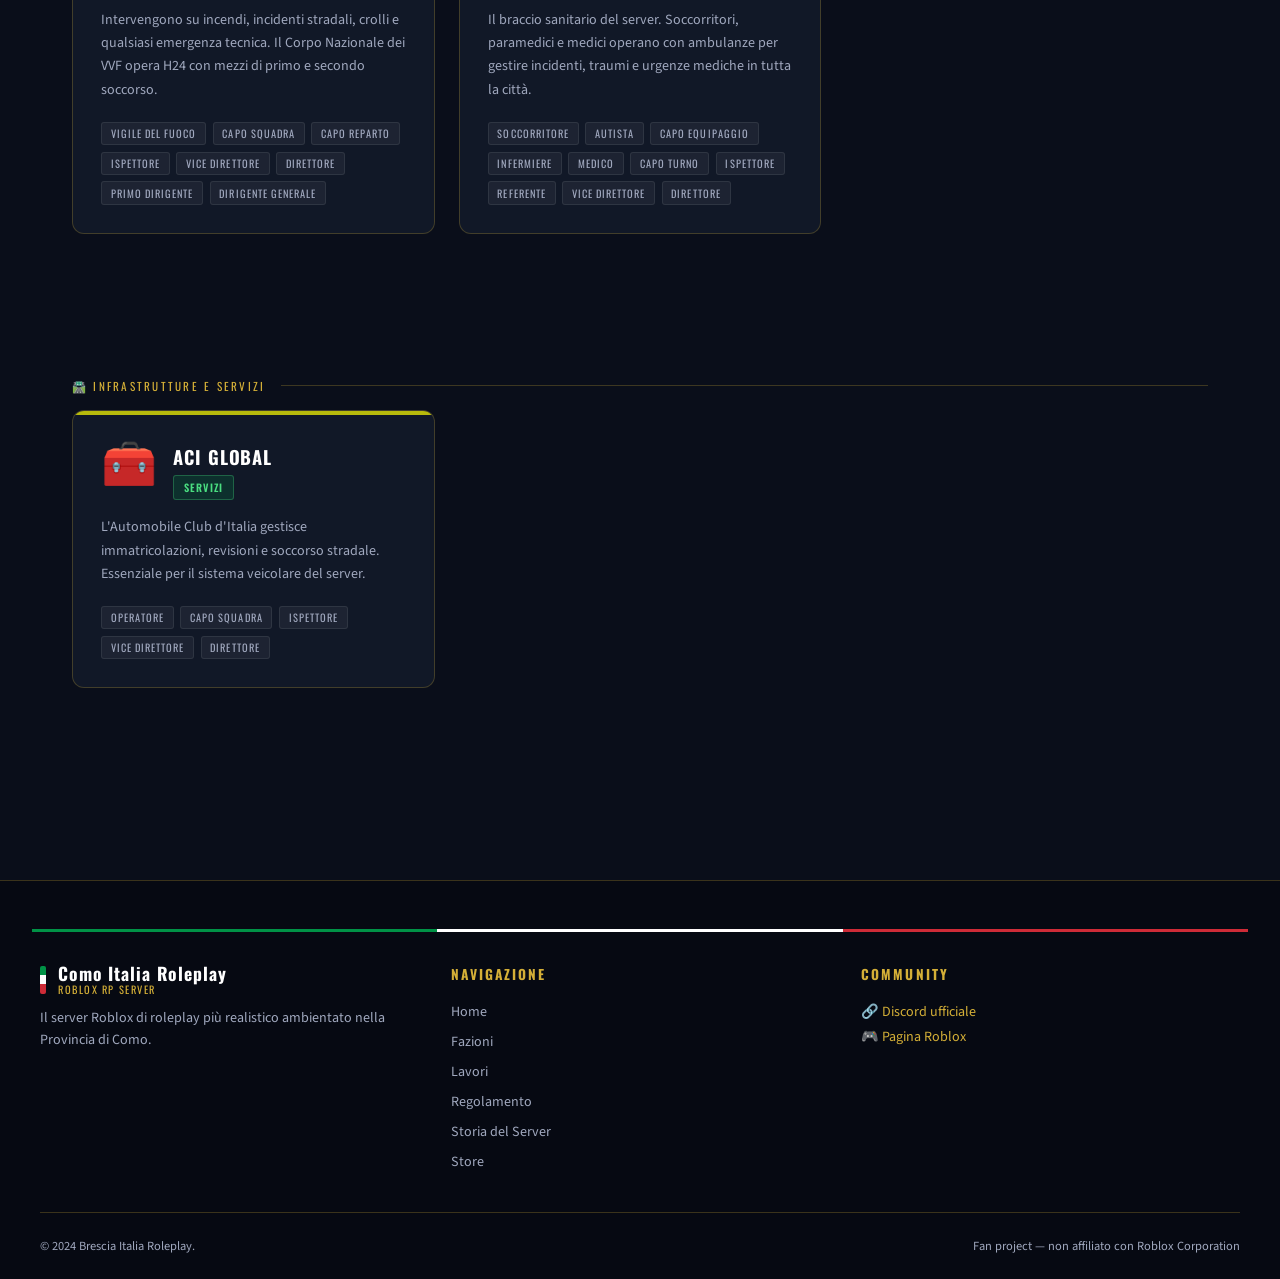
==== commit dd9474c5: "rifetto tutto" ====
--- a/fazioni.html
+++ b/fazioni.html
@@ -110,7 +110,7 @@
   <div class="fazioni-grid" style="padding-top:0">
 
     <div class="fazione-card">
-      <div class="fazione-stripe" style="background:linear-gradient(90deg,#1e40af,#3b82f6)"></div>
+      <div class="fazione-stripe" style="background:linear-gradient(90deg,#3b82f6,#3b82f6)"></div>
       <div class="fazione-body">
         <div class="fazione-header">
           <div class="fazione-icon">👮</div>
@@ -119,74 +119,42 @@
             <span class="badge badge-forze">Forze dell'Ordine</span>
           </div>
         </div>
-        <p class="fazione-desc">La Polizia di Stato garantisce l'ordine pubblico, contrasta la criminalità e tutela i cittadini. Pattuglia le strade di Brescia con auto di servizio e interviene su reati di ogni tipo.</p>
-        <div class="fazione-ruoli">
-          <span class="ruolo-tag">Agente / Agente scelto</span>
-          <span class="ruolo-tag">Assistente / Assistente scelto</span>
+        <p class="fazione-desc">La Polizia di Stato garantisce l'ordine pubblico, contrasta la criminalità e tutela i cittadini. Pattuglia le strade della provincia di Como con auto di servizio e interviene su reati di ogni tipo.</p>
+        <div class="fazione-ruoli">
+          <span class="ruolo-tag">Agente</span>
+          <span class="ruolo-tag">Assistente</span>
           <span class="ruolo-tag">Sovrintendente</span>
+          <span class="ruolo-tag">Ispettore</span>
           <span class="ruolo-tag">Commissario</span>
-          <span class="ruolo-tag">Comandante</span>
-        </div>
-      </div>
-    </div>
-
-    <div class="fazione-card">
-      <div class="fazione-stripe" style="background:linear-gradient(90deg,#30a103,#74fa60)"></div>
-      <div class="fazione-body">
-        <div class="fazione-header">
-          <div class="fazione-icon">🚔</div>
-          <div class="fazione-info">
-            <h3>Polizia Locale</h3>
-            <span class="badge badge-forze">Forze dell'Ordine</span>
-          </div>
-        </div>
-        <p class="fazione-desc">Gestisce la viabilità cittadina, commina multe per infrazioni al codice della strada e presidia le aree urbane. Collabora strettamente con il Comune di Brescia.</p>
-        <div class="fazione-ruoli">
-          <span class="ruolo-tag">Agente</span>
-          <span class="ruolo-tag">Ispettore</span>
-          <span class="ruolo-tag">Comandante</span>
-          <span class="ruolo-tag">Vigile Urbano</span>
-        </div>
-      </div>
-    </div>
-
-    <div class="fazione-card">
-      <div class="fazione-stripe" style="background:linear-gradient(90deg,#1e3a8a,#2563eb)"></div>
-      <div class="fazione-body">
-        <div class="fazione-header">
-          <div class="fazione-icon">⚜️</div>
+          <span class="ruolo-tag">Questore</span>
+          <span class="ruolo-tag">Dirigente</span>
+        </div>
+      </div>
+    </div>
+
+    <div class="fazione-card">
+      <div class="fazione-stripe" style="background:linear-gradient(90deg,#ffffff,#ffffff)"></div>
+      <div class="fazione-body">
+        <div class="fazione-header">
+          <div class="fazione-icon">🚓</div>
           <div class="fazione-info">
             <h3>Arma dei Carabinieri</h3>
-            <span class="badge badge-forze">Forze dell'Ordine</span>
-          </div>
-        </div>
-        <p class="fazione-desc">Forza militare con funzioni di polizia. I Carabinieri presidiano il territorio, svolgono indagini e operazioni antiterrorismo. Simbolo dell'Arma nel cuore di Brescia.</p>
+            <span class="badge badge-forze">Forze Militari</span>
+          </div>
+        </div>
+        <p class="fazione-desc">Forza militare con funzioni di polizia. I Carabinieri presidiano il territorio, svolgono indagini e operazioni antiterrorismo. Simbolo dell'Arma nel cuore della provincia di Como.</p>
         <div class="fazione-ruoli">
           <span class="ruolo-tag">Carabiniere</span>
           <span class="ruolo-tag">Appuntato</span>
+          <span class="ruolo-tag">Brigadiere</span>
           <span class="ruolo-tag">Maresciallo</span>
+          <span class="ruolo-tag">Luogotenente</span>
+          <span class="ruolo-tag">Sottotenente</span>
           <span class="ruolo-tag">Tenente</span>
           <span class="ruolo-tag">Capitano</span>
-        </div>
-      </div>
-    </div>
-
-    <div class="fazione-card">
-      <div class="fazione-stripe" style="background:linear-gradient(90deg,#0f766e,#14b8a6)"></div>
-      <div class="fazione-body">
-        <div class="fazione-header">
-          <div class="fazione-icon">🟡</div>
-          <div class="fazione-info">
-            <h3>Guardia di Finanza</h3>
-            <span class="badge badge-forze">Forze dell'Ordine</span>
-          </div>
-        </div>
-        <p class="fazione-desc">Corpo specializzato nella tutela dell'economia legale. Contrasta evasione fiscale, corruzione, contraffazione e traffici illeciti attraverso investigazioni finanziarie avanzate.</p>
-        <div class="fazione-ruoli">
-          <span class="ruolo-tag">Finanziere</span>
-          <span class="ruolo-tag">Brigadiere</span>
-          <span class="ruolo-tag">Maresciallo</span>
-          <span class="ruolo-tag">Tenente</span>
+          <span class="ruolo-tag">Maggiore</span>
+          <span class="ruolo-tag">Colonnello</span>
+          <span class="ruolo-tag">Generale</span>
         </div>
       </div>
     </div>
@@ -244,7 +212,7 @@
   <div class="fazioni-grid" style="padding-top:0">
 
     <div class="fazione-card">
-      <div class="fazione-stripe" style="background:linear-gradient(90deg,#c2410c,#f97316)"></div>
+      <div class="fazione-stripe" style="background:linear-gradient(90deg,#910000,#910000)"></div>
       <div class="fazione-body">
         <div class="fazione-header">
           <div class="fazione-icon">🚒</div>
@@ -255,19 +223,23 @@
         </div>
         <p class="fazione-desc">Intervengono su incendi, incidenti stradali, crolli e qualsiasi emergenza tecnica. Il Corpo Nazionale dei VVF opera H24 con mezzi di primo e secondo soccorso.</p>
         <div class="fazione-ruoli">
-          <span class="ruolo-tag">Vigile</span>
-          <span class="ruolo-tag">Caposquadra</span>
+          <span class="ruolo-tag">Vigile del fuoco</span>
+          <span class="ruolo-tag">Capo Squadra</span>
+          <span class="ruolo-tag">Capo Reparto</span>
           <span class="ruolo-tag">Ispettore</span>
-          <span class="ruolo-tag">Comandante</span>
-        </div>
-      </div>
-    </div>
-
-    <div class="fazione-card">
-      <div class="fazione-stripe" style="background:linear-gradient(90deg,#9f1239,#f43f5e)"></div>
-      <div class="fazione-body">
-        <div class="fazione-header">
-          <div class="fazione-icon">🏥</div>
+          <span class="ruolo-tag">Vice Direttore</span>
+          <span class="ruolo-tag">Direttore</span>
+          <span class="ruolo-tag">Primo Dirigente</span>
+          <span class="ruolo-tag">Dirigente Generale</span>
+        </div>
+      </div>
+    </div>
+
+    <div class="fazione-card">
+      <div class="fazione-stripe" style="background:linear-gradient(90deg,#ff0000,#ff0000)"></div>
+      <div class="fazione-body">
+        <div class="fazione-header">
+          <div class="fazione-icon">🚑</div>
           <div class="fazione-info">
             <h3>Croce Rossa Italiana</h3>
             <span class="badge badge-emergency">Emergenza</span>
@@ -275,30 +247,15 @@
         </div>
         <p class="fazione-desc">Il braccio sanitario del server. Soccorritori, paramedici e medici operano con ambulanze per gestire incidenti, traumi e urgenze mediche in tutta la città.</p>
         <div class="fazione-ruoli">
-          <span class="ruolo-tag">Volontario</span>
           <span class="ruolo-tag">Soccorritore</span>
-          <span class="ruolo-tag">Paramedico</span>
-          <span class="ruolo-tag">Medico</span>
-        </div>
-      </div>
-    </div>
-
-    <div class="fazione-card">
-      <div class="fazione-stripe" style="background:linear-gradient(90deg,#be185d,#ec4899)"></div>
-      <div class="fazione-body">
-        <div class="fazione-header">
-          <div class="fazione-icon">🏨</div>
-          <div class="fazione-info">
-            <h3>Ospedale Civile</h3>
-            <span class="badge badge-emergency">Sanitario</span>
-          </div>
-        </div>
-        <p class="fazione-desc">Struttura ospedaliera principale di Brescia. Medici e infermieri gestiscono il pronto soccorso, ricoveri, operazioni chirurgiche e referti medico-legali.</p>
-        <div class="fazione-ruoli">
+          <span class="ruolo-tag">Autista</span>
+          <span class="ruolo-tag">Capo Equipaggio</span>
           <span class="ruolo-tag">Infermiere</span>
           <span class="ruolo-tag">Medico</span>
-          <span class="ruolo-tag">Chirurgo</span>
-          <span class="ruolo-tag">Primario</span>
+          <span class="ruolo-tag">Capo Turno</span>
+          <span class="ruolo-tag">Ispettore</span>
+          <span class="ruolo-tag">Referente</span>
+          <span class="ruolo-tag">Vice Direttore</span>
           <span class="ruolo-tag">Direttore</span>
         </div>
       </div>
@@ -311,10 +268,10 @@
   <div class="fazioni-grid" style="padding-top:0; padding-bottom:6rem">
 
     <div class="fazione-card">
-      <div class="fazione-stripe" style="background:linear-gradient(90deg,#5b21b6,#a855f7)"></div>
-      <div class="fazione-body">
-        <div class="fazione-header">
-          <div class="fazione-icon">🚗</div>
+      <div class="fazione-stripe" style="background:linear-gradient(90deg,#ffff00,#ffff00)"></div>
+      <div class="fazione-body">
+        <div class="fazione-header">
+          <div class="fazione-icon">🧰</div>
           <div class="fazione-info">
             <h3>ACI Global</h3>
             <span class="badge badge-civil">Servizi</span>
@@ -323,28 +280,10 @@
         <p class="fazione-desc">L'Automobile Club d'Italia gestisce immatricolazioni, revisioni e soccorso stradale. Essenziale per il sistema veicolare del server.</p>
         <div class="fazione-ruoli">
           <span class="ruolo-tag">Operatore</span>
+          <span class="ruolo-tag">Capo Squadra</span>
           <span class="ruolo-tag">Ispettore</span>
-          <span class="ruolo-tag">Soccorso Stradale</span>
-        </div>
-      </div>
-    </div>
-
-    <div class="fazione-card">
-      <div class="fazione-stripe" style="background:linear-gradient(90deg,#374151,#6b7280)"></div>
-      <div class="fazione-body">
-        <div class="fazione-header">
-          <div class="fazione-icon">🛣️</div>
-          <div class="fazione-info">
-            <h3>ANAS</h3>
-            <span class="badge badge-civil">Infrastrutture</span>
-          </div>
-        </div>
-        <p class="fazione-desc">Gestisce la rete stradale extraurbana intorno a Brescia. Addetti alla manutenzione, segnaletica e sicurezza delle arterie principali della provincia.</p>
-        <div class="fazione-ruoli">
-          <span class="ruolo-tag">Operaio</span>
-          <span class="ruolo-tag">Tecnico</span>
-          <span class="ruolo-tag">Coordinatore</span>
-          <span class="ruolo-tag">Dirigente</span>
+          <span class="ruolo-tag">Vice Direttore</span>
+          <span class="ruolo-tag">Direttore</span>
         </div>
       </div>
     </div>
@@ -360,9 +299,9 @@
     <div class="footer-brand">
       <div class="nav-logo" style="margin-bottom:0.75rem">
         <div class="tricolore"><span></span><span></span><span></span></div>
-        <div class="nav-logo-text">Brescia Italia Roleplay<span>Roblox RP Server</span></div>
-      </div>
-      <p>Il server Roblox di roleplay più realistico ambientato nella città di Brescia.</p>
+        <div class="nav-logo-text">Como Italia Roleplay<span>Roblox RP Server</span></div>
+      </div>
+      <p>Il server Roblox di roleplay più realistico ambientato nella Provincia di Como.</p>
     </div>
     <div class="footer-links">
       <h4>Navigazione</h4>
@@ -377,8 +316,8 @@
     </div>
     <div class="footer-contact">
       <h4>Community</h4>
-      <p>🔗 <a href="https://discord.gg/INVITE_CODE" target="_blank">Discord ufficiale</a><br>
-      🎮 <a href="https://www.roblox.com/games/GAME_ID" target="_blank">Pagina Roblox</a></p>
+      <p>🔗 <a href="https://discord.gg/5yMMFRdfcy" target="_blank">Discord ufficiale</a><br>
+      🎮 <a href="https://www.roblox.com/games/2534724415/Emergency-Response-Liberty-County" target="_blank">Pagina Roblox</a></p>
     </div>
   </div>
   <div class="footer-bottom">
--- a/style.css
+++ b/style.css
@@ -138,11 +138,11 @@
 }
 .btn:hover::before { opacity: 1; }
 .btn-oro {
-  background: linear-gradient(135deg, var(--oro), #b8960f);
+  background: linear-gradient(135deg, var(--oro), #650075);
   color: var(--blu-scuro);
   box-shadow: 0 4px 20px rgba(212,175,55,0.3);
 }
-.btn-oro:hover { transform: translateY(-2px); box-shadow: 0 8px 30px rgba(212,175,55,0.45); }
+.btn-oro:hover { transform: translateY(-2px); box-shadow: 0 8px 30px rgba(196, 55, 212, 0.45); }
 .btn-verde {
   background: var(--verde);
   color: var(--bianco);
